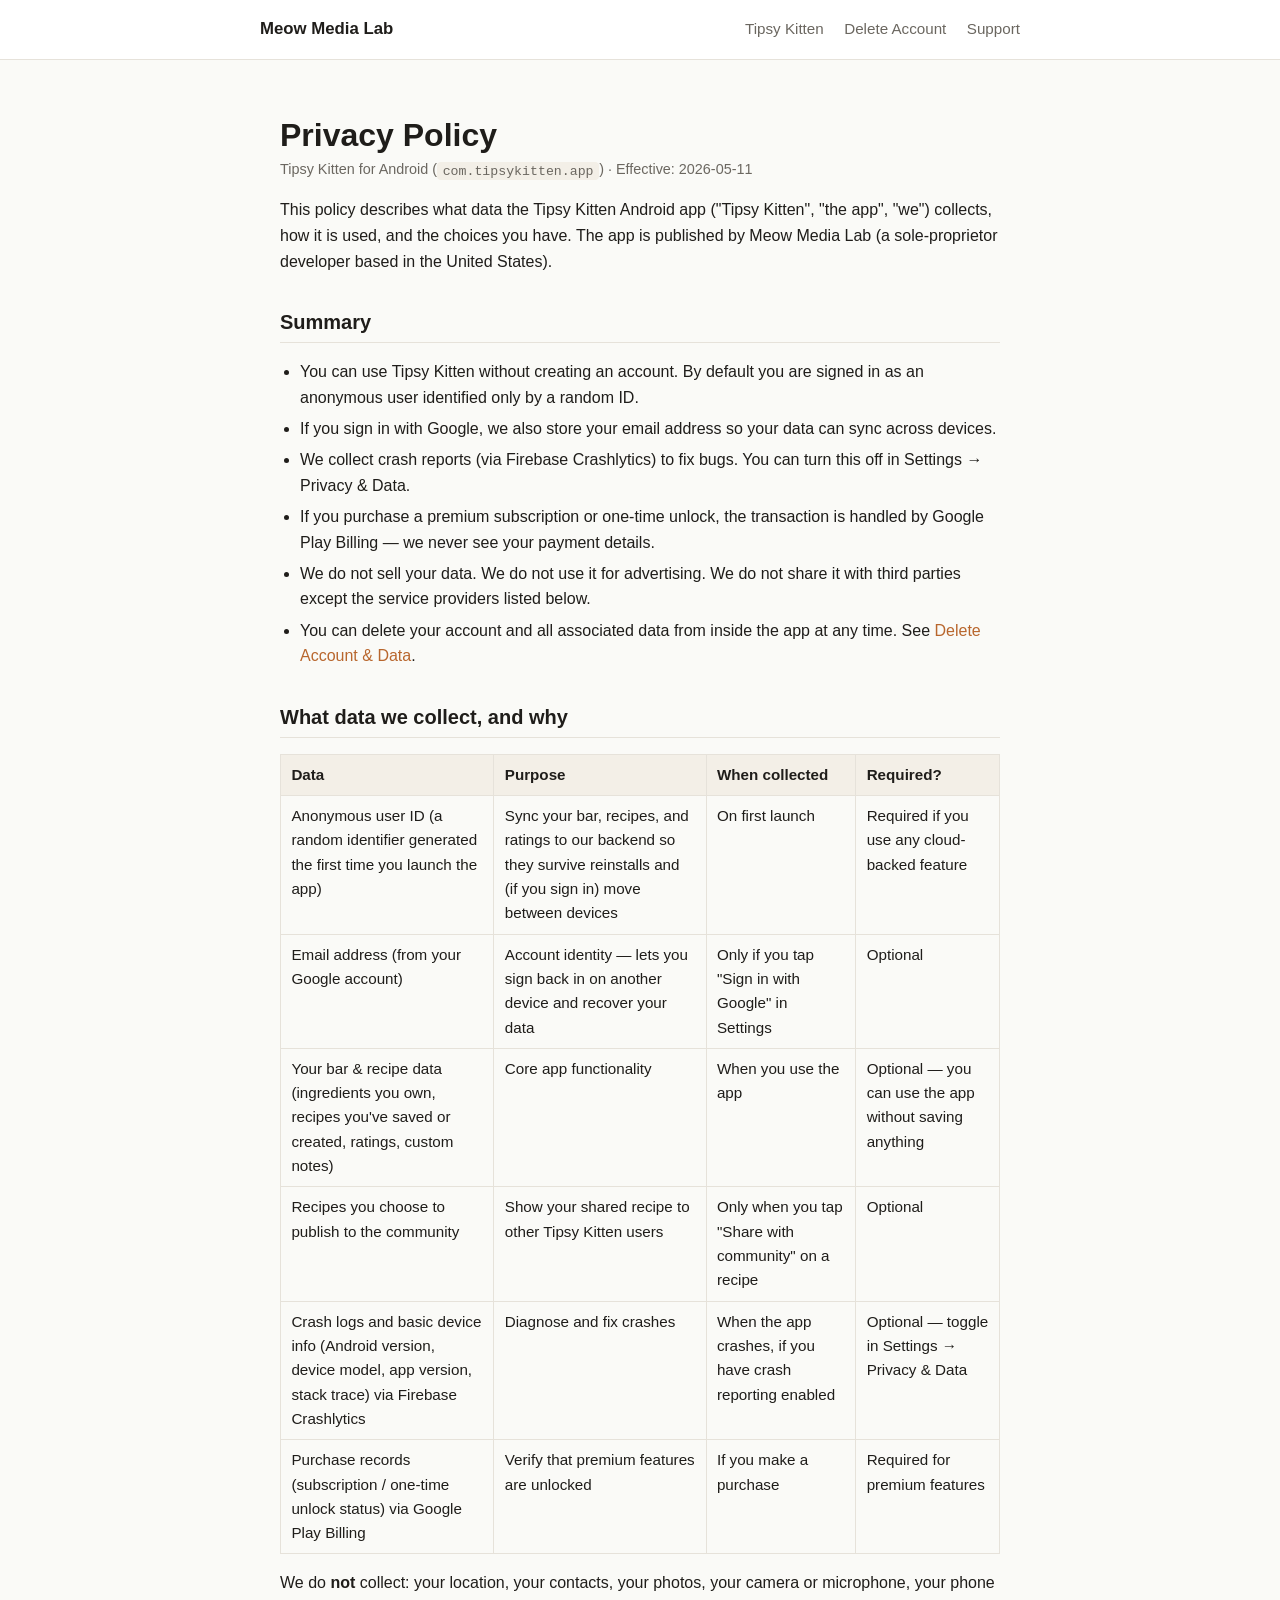
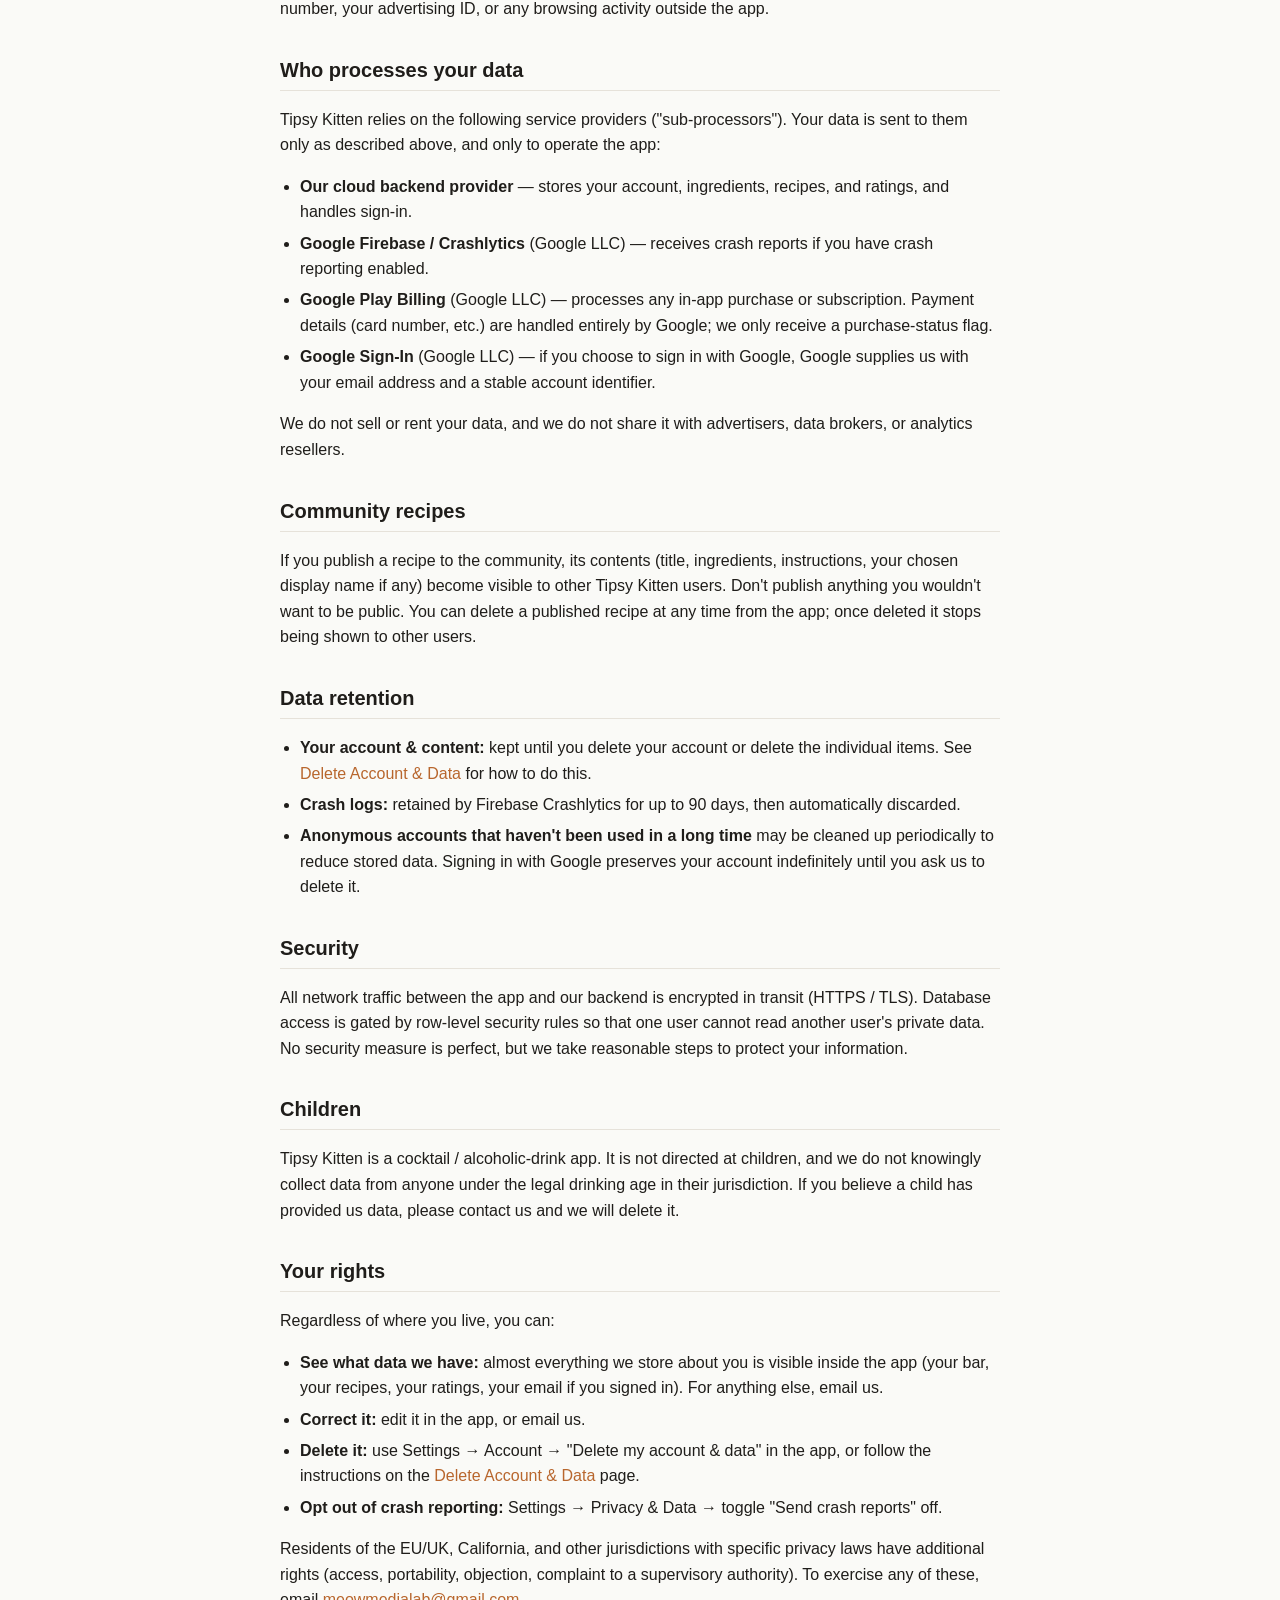
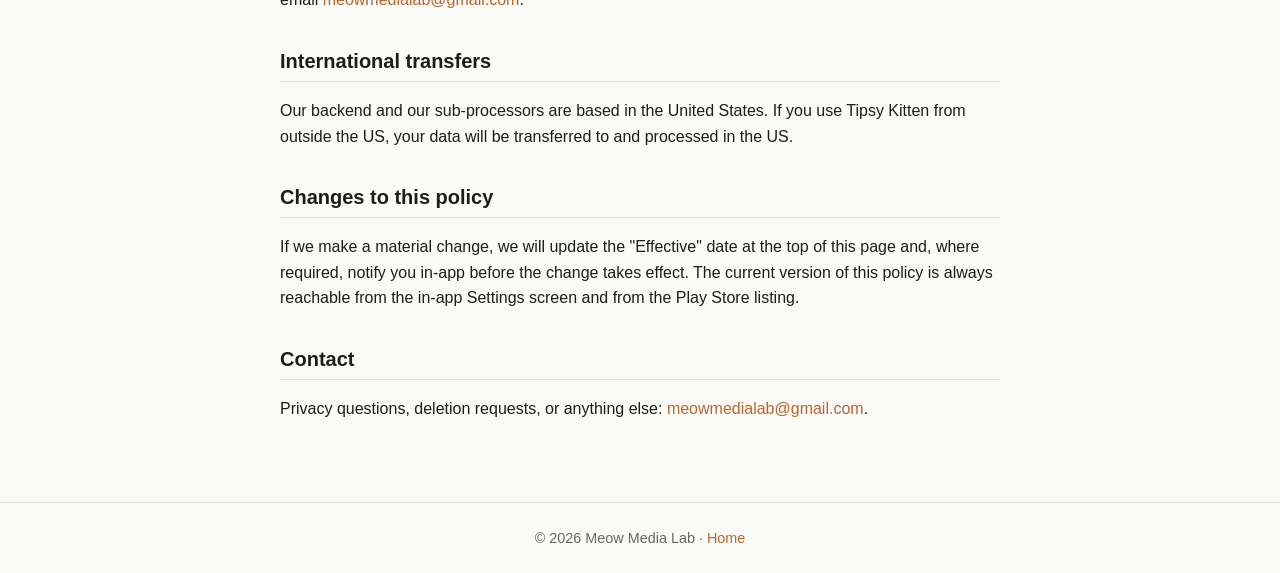
==== tipsy-kitten/privacy.html @ 82f8d6a7 "initial commit" ====
<!doctype html>
<html lang="en">
<head>
<meta charset="utf-8">
<meta name="viewport" content="width=device-width, initial-scale=1">
<title>Tipsy Kitten &mdash; Privacy Policy</title>
<link rel="stylesheet" href="/assets/site.css">
</head>
<body>
<header class="site">
  <div class="inner">
    <a class="brand" href="/">Meow Media Lab</a>
    <nav>
      <a href="/tipsy-kitten/">Tipsy Kitten</a>
      <a href="/tipsy-kitten/delete-account.html">Delete Account</a>
      <a href="/tipsy-kitten/support.html">Support</a>
    </nav>
  </div>
</header>

<main class="wrap">
  <h1>Privacy Policy</h1>
  <p class="updated">Tipsy Kitten for Android (<code>com.tipsykitten.app</code>) &middot; Effective: 2026-05-11</p>

  <p>This policy describes what data the Tipsy Kitten Android app ("Tipsy Kitten", "the app", "we") collects, how it is used, and the choices you have. The app is published by Meow Media Lab (a sole-proprietor developer based in the United States).</p>

  <h2>Summary</h2>
  <ul>
    <li>You can use Tipsy Kitten without creating an account. By default you are signed in as an anonymous user identified only by a random ID.</li>
    <li>If you sign in with Google, we also store your email address so your data can sync across devices.</li>
    <li>We collect crash reports (via Firebase Crashlytics) to fix bugs. You can turn this off in Settings &rarr; Privacy &amp; Data.</li>
    <li>If you purchase a premium subscription or one-time unlock, the transaction is handled by Google Play Billing &mdash; we never see your payment details.</li>
    <li>We do not sell your data. We do not use it for advertising. We do not share it with third parties except the service providers listed below.</li>
    <li>You can delete your account and all associated data from inside the app at any time. See <a href="/tipsy-kitten/delete-account.html">Delete Account &amp; Data</a>.</li>
  </ul>

  <h2>What data we collect, and why</h2>
  <table>
    <thead>
      <tr><th>Data</th><th>Purpose</th><th>When collected</th><th>Required?</th></tr>
    </thead>
    <tbody>
      <tr>
        <td>Anonymous user ID (a random identifier generated the first time you launch the app)</td>
        <td>Sync your bar, recipes, and ratings to our backend so they survive reinstalls and (if you sign in) move between devices</td>
        <td>On first launch</td>
        <td>Required if you use any cloud-backed feature</td>
      </tr>
      <tr>
        <td>Email address (from your Google account)</td>
        <td>Account identity &mdash; lets you sign back in on another device and recover your data</td>
        <td>Only if you tap "Sign in with Google" in Settings</td>
        <td>Optional</td>
      </tr>
      <tr>
        <td>Your bar &amp; recipe data (ingredients you own, recipes you've saved or created, ratings, custom notes)</td>
        <td>Core app functionality</td>
        <td>When you use the app</td>
        <td>Optional &mdash; you can use the app without saving anything</td>
      </tr>
      <tr>
        <td>Recipes you choose to publish to the community</td>
        <td>Show your shared recipe to other Tipsy Kitten users</td>
        <td>Only when you tap "Share with community" on a recipe</td>
        <td>Optional</td>
      </tr>
      <tr>
        <td>Crash logs and basic device info (Android version, device model, app version, stack trace) via Firebase Crashlytics</td>
        <td>Diagnose and fix crashes</td>
        <td>When the app crashes, if you have crash reporting enabled</td>
        <td>Optional &mdash; toggle in Settings &rarr; Privacy &amp; Data</td>
      </tr>
      <tr>
        <td>Purchase records (subscription / one-time unlock status) via Google Play Billing</td>
        <td>Verify that premium features are unlocked</td>
        <td>If you make a purchase</td>
        <td>Required for premium features</td>
      </tr>
    </tbody>
  </table>

  <p>We do <strong>not</strong> collect: your location, your contacts, your photos, your camera or microphone, your phone number, your advertising ID, or any browsing activity outside the app.</p>

  <h2>Who processes your data</h2>
  <p>Tipsy Kitten relies on the following service providers ("sub-processors"). Your data is sent to them only as described above, and only to operate the app:</p>
  <ul>
    <li><strong>Our cloud backend provider</strong> &mdash; stores your account, ingredients, recipes, and ratings, and handles sign-in.</li>
    <li><strong>Google Firebase / Crashlytics</strong> (Google LLC) &mdash; receives crash reports if you have crash reporting enabled.</li>
    <li><strong>Google Play Billing</strong> (Google LLC) &mdash; processes any in-app purchase or subscription. Payment details (card number, etc.) are handled entirely by Google; we only receive a purchase-status flag.</li>
    <li><strong>Google Sign-In</strong> (Google LLC) &mdash; if you choose to sign in with Google, Google supplies us with your email address and a stable account identifier.</li>
  </ul>

  <p>We do not sell or rent your data, and we do not share it with advertisers, data brokers, or analytics resellers.</p>

  <h2>Community recipes</h2>
  <p>If you publish a recipe to the community, its contents (title, ingredients, instructions, your chosen display name if any) become visible to other Tipsy Kitten users. Don't publish anything you wouldn't want to be public. You can delete a published recipe at any time from the app; once deleted it stops being shown to other users.</p>

  <h2>Data retention</h2>
  <ul>
    <li><strong>Your account &amp; content:</strong> kept until you delete your account or delete the individual items. See <a href="/tipsy-kitten/delete-account.html">Delete Account &amp; Data</a> for how to do this.</li>
    <li><strong>Crash logs:</strong> retained by Firebase Crashlytics for up to 90 days, then automatically discarded.</li>
    <li><strong>Anonymous accounts that haven't been used in a long time</strong> may be cleaned up periodically to reduce stored data. Signing in with Google preserves your account indefinitely until you ask us to delete it.</li>
  </ul>

  <h2>Security</h2>
  <p>All network traffic between the app and our backend is encrypted in transit (HTTPS / TLS). Database access is gated by row-level security rules so that one user cannot read another user's private data. No security measure is perfect, but we take reasonable steps to protect your information.</p>

  <h2>Children</h2>
  <p>Tipsy Kitten is a cocktail / alcoholic-drink app. It is not directed at children, and we do not knowingly collect data from anyone under the legal drinking age in their jurisdiction. If you believe a child has provided us data, please contact us and we will delete it.</p>

  <h2>Your rights</h2>
  <p>Regardless of where you live, you can:</p>
  <ul>
    <li><strong>See what data we have:</strong> almost everything we store about you is visible inside the app (your bar, your recipes, your ratings, your email if you signed in). For anything else, email us.</li>
    <li><strong>Correct it:</strong> edit it in the app, or email us.</li>
    <li><strong>Delete it:</strong> use Settings &rarr; Account &rarr; "Delete my account &amp; data" in the app, or follow the instructions on the <a href="/tipsy-kitten/delete-account.html">Delete Account &amp; Data</a> page.</li>
    <li><strong>Opt out of crash reporting:</strong> Settings &rarr; Privacy &amp; Data &rarr; toggle "Send crash reports" off.</li>
  </ul>
  <p>Residents of the EU/UK, California, and other jurisdictions with specific privacy laws have additional rights (access, portability, objection, complaint to a supervisory authority). To exercise any of these, email <a href="mailto:meowmedialab@gmail.com">meowmedialab@gmail.com</a>.</p>

  <h2>International transfers</h2>
  <p>Our backend and our sub-processors are based in the United States. If you use Tipsy Kitten from outside the US, your data will be transferred to and processed in the US.</p>

  <h2>Changes to this policy</h2>
  <p>If we make a material change, we will update the "Effective" date at the top of this page and, where required, notify you in-app before the change takes effect. The current version of this policy is always reachable from the in-app Settings screen and from the Play Store listing.</p>

  <h2>Contact</h2>
  <p>Privacy questions, deletion requests, or anything else: <a href="mailto:meowmedialab@gmail.com">meowmedialab@gmail.com</a>.</p>
</main>

<footer class="site">
  &copy; <span id="y"></span> Meow Media Lab &middot; <a href="/">Home</a>
  <script>document.getElementById("y").textContent = new Date().getFullYear();</script>
</footer>
</body>
</html>
---- assets/site.css ----
:root {
  --bg: #fafaf7;
  --fg: #1f1d1a;
  --muted: #6b6760;
  --accent: #b8662d;
  --border: #e6e2da;
  --card: #ffffff;
}

* { box-sizing: border-box; }

html, body {
  margin: 0;
  padding: 0;
  background: var(--bg);
  color: var(--fg);
  font: 16px/1.6 -apple-system, BlinkMacSystemFont, "Segoe UI", Roboto, "Helvetica Neue", Arial, sans-serif;
  -webkit-font-smoothing: antialiased;
}

a { color: var(--accent); text-decoration: none; }
a:hover { text-decoration: underline; }

.wrap {
  max-width: 760px;
  margin: 0 auto;
  padding: 2rem 1.25rem 4rem;
}

header.site {
  border-bottom: 1px solid var(--border);
  padding: 1rem 1.25rem;
  background: var(--card);
}
header.site .inner {
  max-width: 760px;
  margin: 0 auto;
  display: flex;
  justify-content: space-between;
  align-items: baseline;
  flex-wrap: wrap;
  gap: 0.5rem;
}
header.site a.brand {
  font-weight: 700;
  font-size: 1.05rem;
  color: var(--fg);
}
header.site nav a {
  margin-left: 1rem;
  color: var(--muted);
  font-size: 0.95rem;
}

h1 {
  font-size: 2rem;
  line-height: 1.2;
  margin: 1.5rem 0 0.25rem;
}
h2 {
  font-size: 1.25rem;
  margin: 2rem 0 0.5rem;
  border-bottom: 1px solid var(--border);
  padding-bottom: 0.25rem;
}
h3 {
  font-size: 1.05rem;
  margin: 1.5rem 0 0.25rem;
}

.muted { color: var(--muted); font-size: 0.9rem; }
.updated { color: var(--muted); font-size: 0.9rem; margin-top: 0.25rem; }

ul, ol { padding-left: 1.25rem; }
li { margin-bottom: 0.35rem; }

table {
  width: 100%;
  border-collapse: collapse;
  margin: 1rem 0;
  font-size: 0.95rem;
}
th, td {
  border: 1px solid var(--border);
  padding: 0.5rem 0.65rem;
  text-align: left;
  vertical-align: top;
}
th { background: #f3efe7; font-weight: 600; }

.card {
  background: var(--card);
  border: 1px solid var(--border);
  border-radius: 8px;
  padding: 1rem 1.25rem;
  margin: 1rem 0;
}

code {
  background: #f3efe7;
  padding: 0.1rem 0.35rem;
  border-radius: 4px;
  font-size: 0.92em;
}

footer.site {
  border-top: 1px solid var(--border);
  padding: 1.5rem 1.25rem;
  color: var(--muted);
  font-size: 0.9rem;
  text-align: center;
}
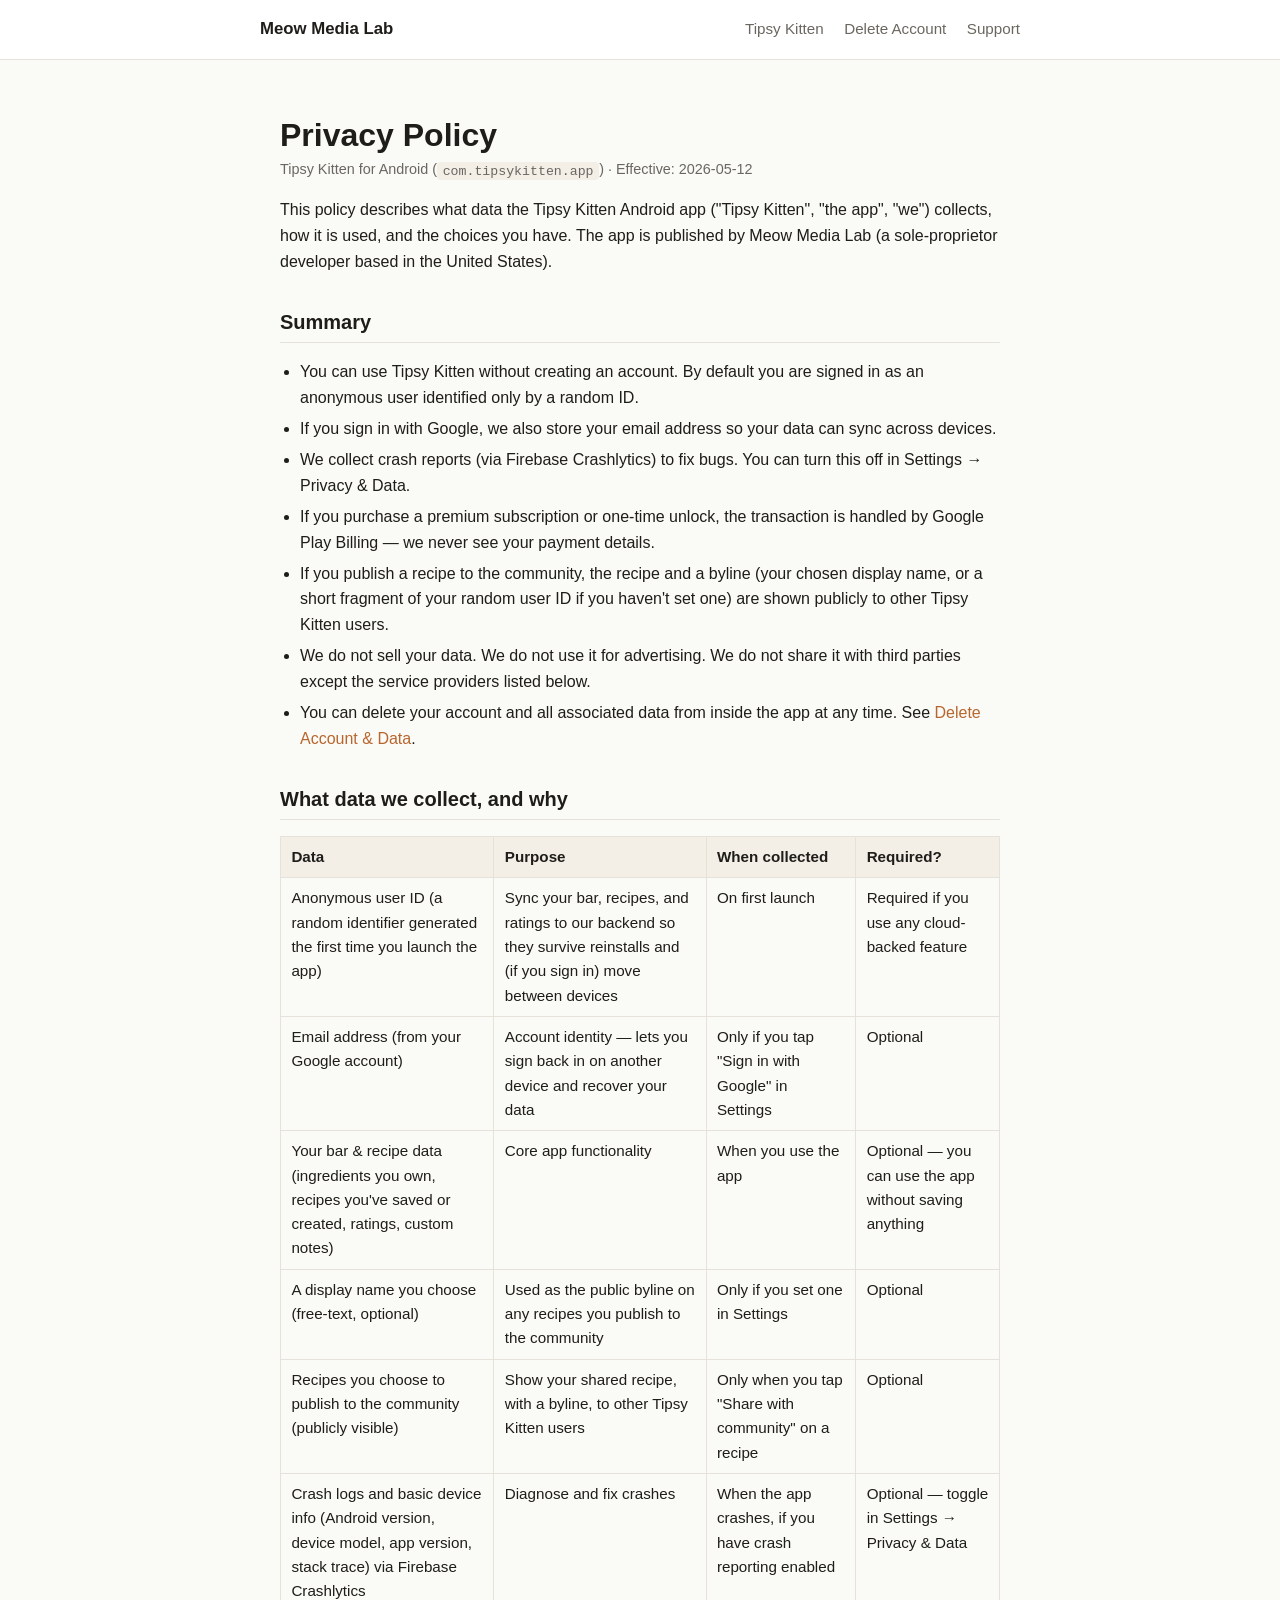
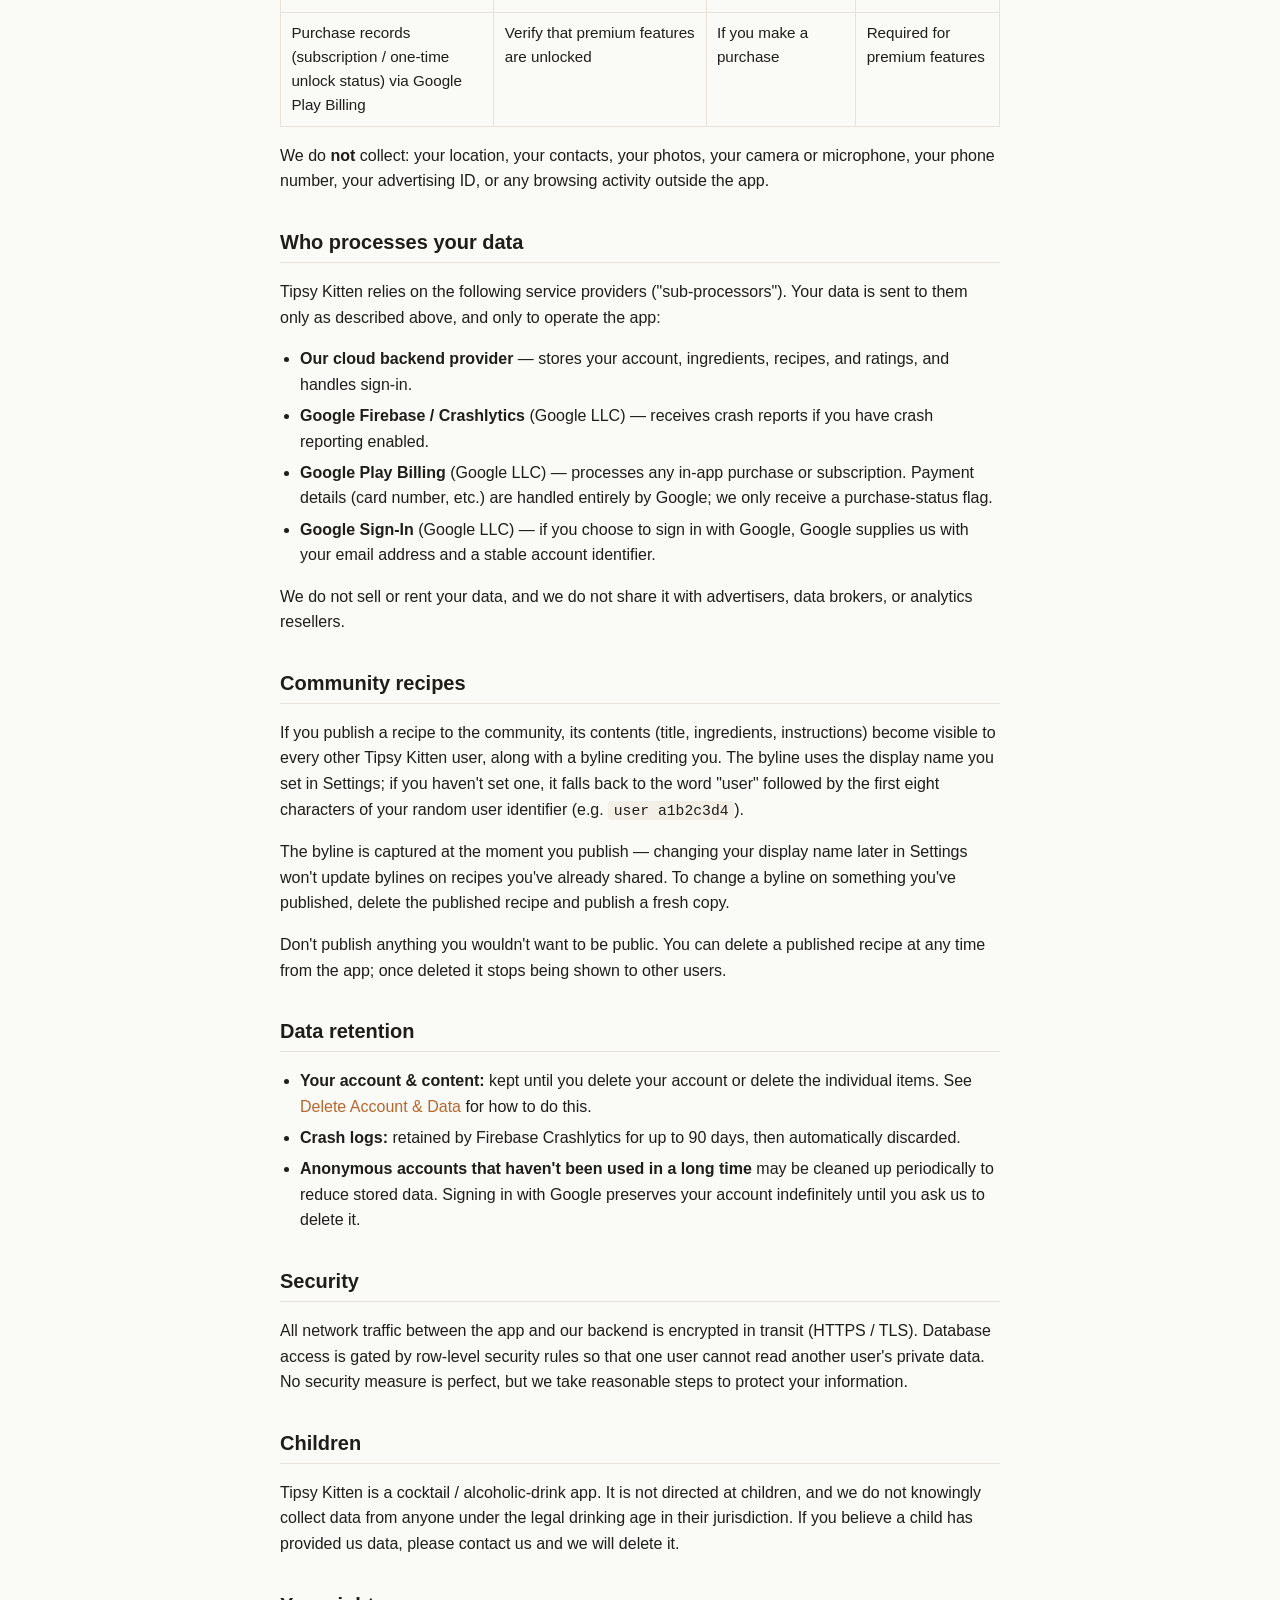
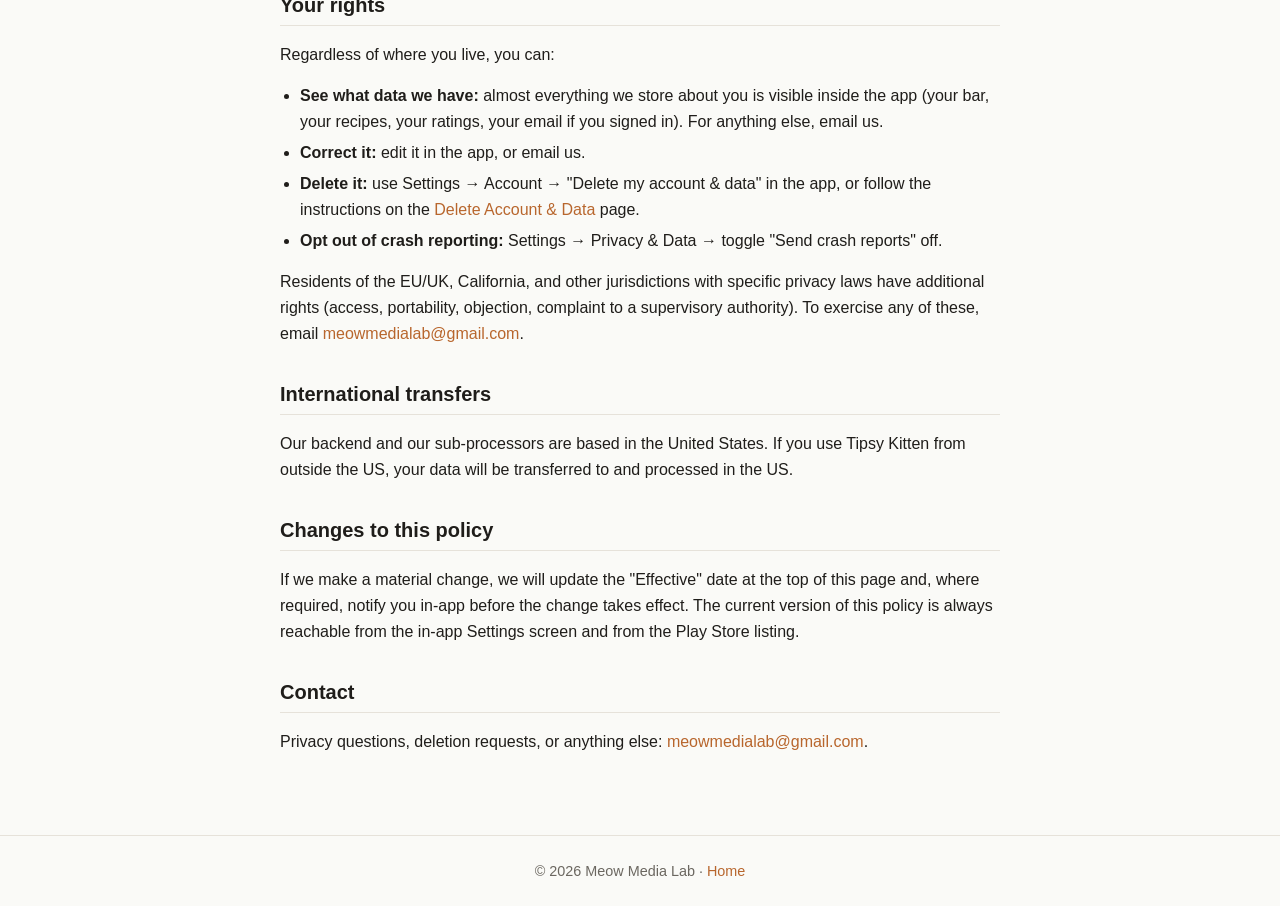
==== commit ba0f1abb: "Update privacy policy" ====
--- a/tipsy-kitten/privacy.html
+++ b/tipsy-kitten/privacy.html
@@ -20,7 +20,7 @@
 
 <main class="wrap">
   <h1>Privacy Policy</h1>
-  <p class="updated">Tipsy Kitten for Android (<code>com.tipsykitten.app</code>) &middot; Effective: 2026-05-11</p>
+  <p class="updated">Tipsy Kitten for Android (<code>com.tipsykitten.app</code>) &middot; Effective: 2026-05-12</p>
 
   <p>This policy describes what data the Tipsy Kitten Android app ("Tipsy Kitten", "the app", "we") collects, how it is used, and the choices you have. The app is published by Meow Media Lab (a sole-proprietor developer based in the United States).</p>
 
@@ -30,6 +30,7 @@
     <li>If you sign in with Google, we also store your email address so your data can sync across devices.</li>
     <li>We collect crash reports (via Firebase Crashlytics) to fix bugs. You can turn this off in Settings &rarr; Privacy &amp; Data.</li>
     <li>If you purchase a premium subscription or one-time unlock, the transaction is handled by Google Play Billing &mdash; we never see your payment details.</li>
+    <li>If you publish a recipe to the community, the recipe and a byline (your chosen display name, or a short fragment of your random user ID if you haven't set one) are shown publicly to other Tipsy Kitten users.</li>
     <li>We do not sell your data. We do not use it for advertising. We do not share it with third parties except the service providers listed below.</li>
     <li>You can delete your account and all associated data from inside the app at any time. See <a href="/tipsy-kitten/delete-account.html">Delete Account &amp; Data</a>.</li>
   </ul>
@@ -59,8 +60,14 @@
         <td>Optional &mdash; you can use the app without saving anything</td>
       </tr>
       <tr>
-        <td>Recipes you choose to publish to the community</td>
-        <td>Show your shared recipe to other Tipsy Kitten users</td>
+        <td>A display name you choose (free-text, optional)</td>
+        <td>Used as the public byline on any recipes you publish to the community</td>
+        <td>Only if you set one in Settings</td>
+        <td>Optional</td>
+      </tr>
+      <tr>
+        <td>Recipes you choose to publish to the community (publicly visible)</td>
+        <td>Show your shared recipe, with a byline, to other Tipsy Kitten users</td>
         <td>Only when you tap "Share with community" on a recipe</td>
         <td>Optional</td>
       </tr>
@@ -93,7 +100,9 @@
   <p>We do not sell or rent your data, and we do not share it with advertisers, data brokers, or analytics resellers.</p>
 
   <h2>Community recipes</h2>
-  <p>If you publish a recipe to the community, its contents (title, ingredients, instructions, your chosen display name if any) become visible to other Tipsy Kitten users. Don't publish anything you wouldn't want to be public. You can delete a published recipe at any time from the app; once deleted it stops being shown to other users.</p>
+  <p>If you publish a recipe to the community, its contents (title, ingredients, instructions) become visible to every other Tipsy Kitten user, along with a byline crediting you. The byline uses the display name you set in Settings; if you haven't set one, it falls back to the word "user" followed by the first eight characters of your random user identifier (e.g. <code>user a1b2c3d4</code>).</p>
+  <p>The byline is captured at the moment you publish &mdash; changing your display name later in Settings won't update bylines on recipes you've already shared. To change a byline on something you've published, delete the published recipe and publish a fresh copy.</p>
+  <p>Don't publish anything you wouldn't want to be public. You can delete a published recipe at any time from the app; once deleted it stops being shown to other users.</p>
 
   <h2>Data retention</h2>
   <ul>
